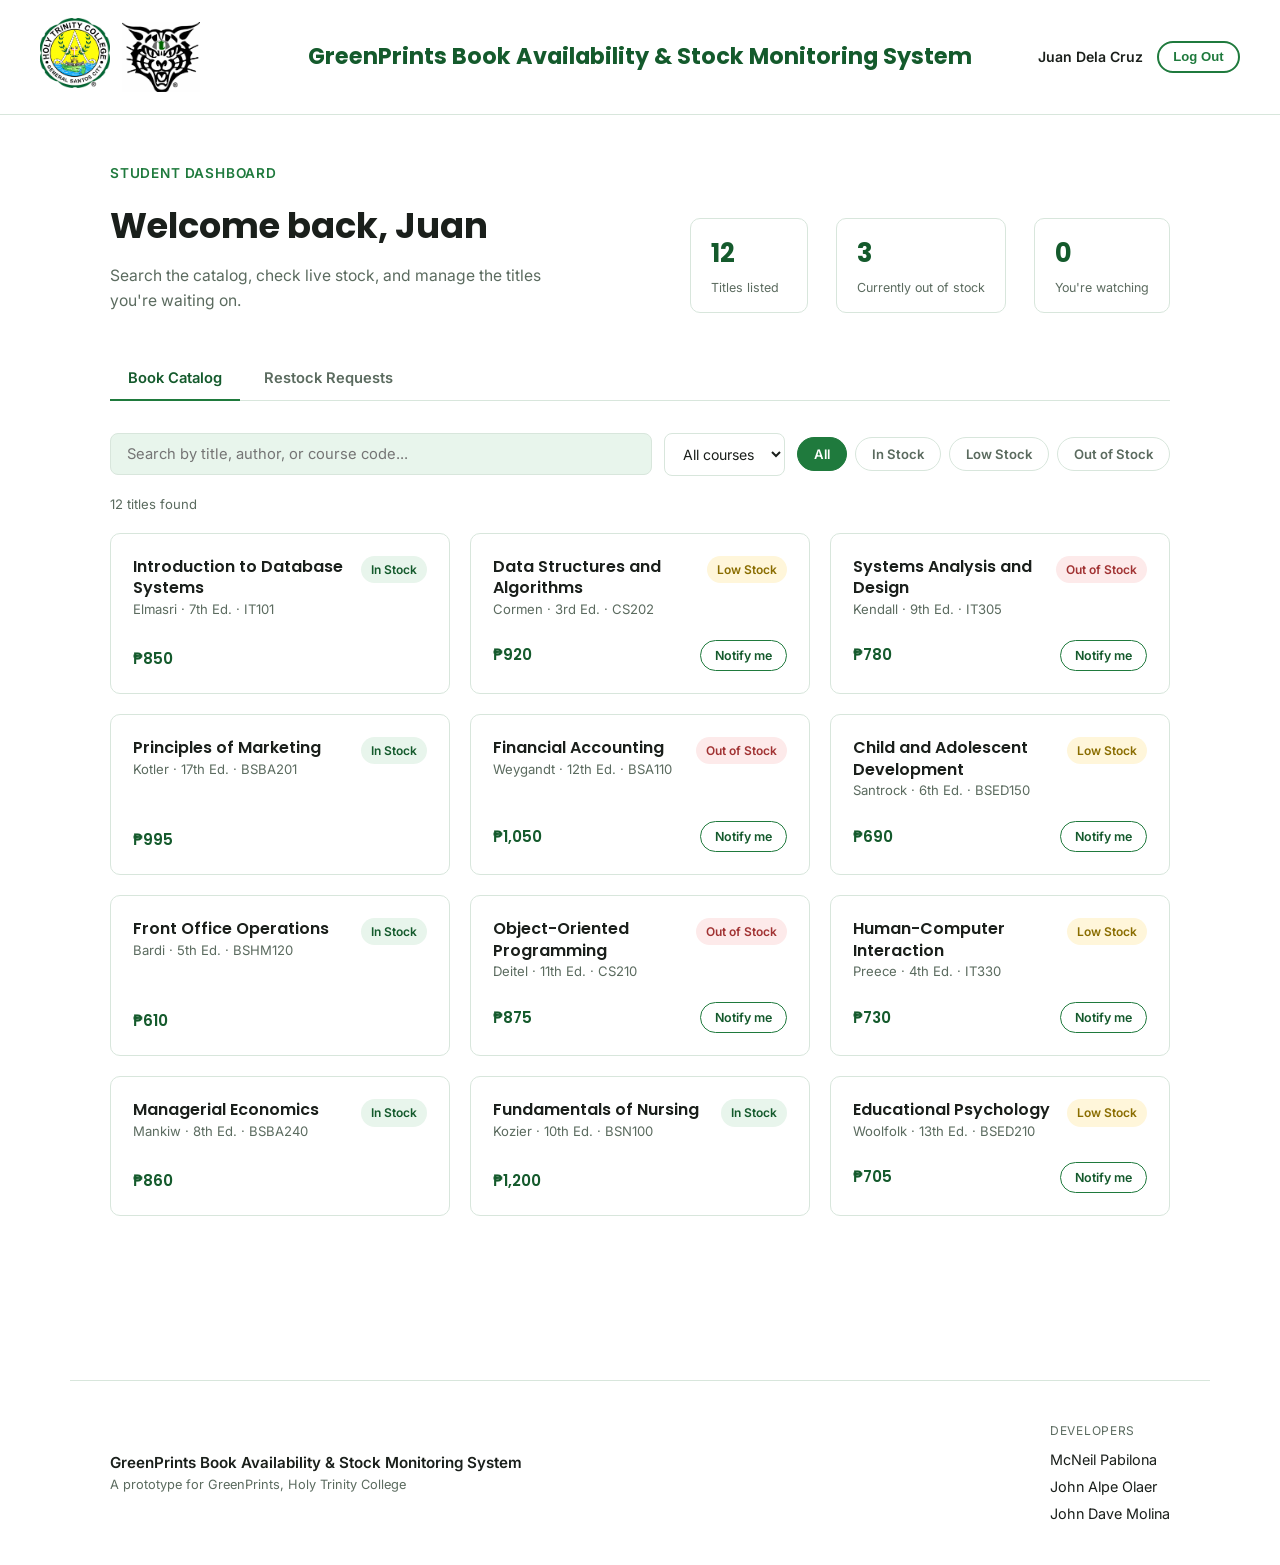
==== dashboard.html @ c52415df "Add client-side validation to login/signup forms" ====
<!DOCTYPE html>
<html lang="en">
<head>
  <meta charset="UTF-8">
  <meta name="viewport" content="width=device-width, initial-scale=1.0">
  <title>My Dashboard | GreenPrints</title>

  <link rel="preconnect" href="https://fonts.googleapis.com">
  <link href="https://fonts.googleapis.com/css2?family=Poppins:wght@600;700&family=Inter:wght@400;500;600&display=swap" rel="stylesheet">

  <link rel="stylesheet" href="css/style.css">
  <link rel="stylesheet" href="css/dashboard.css">
</head>
<body>

  <!-- ============ NAVIGATION BAR ============ -->
  <header class="navbar">
    <div class="navbar__brand">
      <a href="index.html">
        <img src="images/HTC-LOGO.png" alt="Holy Trinity College logo" class="navbar__logo-img">
      </a>
      <img src="images/WILDCATS-LOGO.png" alt="Wildcats logo" class="navbar__logo-img">
    </div>
    <span class="navbar__center">GreenPrints Book Availability &amp; Stock Monitoring System</span>
    <div class="navbar__user">
      <span class="navbar__user-name" id="studentNameLabel">Juan Dela Cruz</span>
      <button class="btn btn--outline btn--small" id="logoutBtn">Log Out</button>
    </div>
  </header>

  <main class="dashboard">

    <!-- ============ WELCOME + SUMMARY ============ -->
    <section class="dash-intro">
      <div>
        <p class="hero__eyebrow">Student Dashboard</p>
        <h1 class="dash-intro__title">Welcome back, <span id="studentFirstName">Juan</span></h1>
        <p class="dash-intro__subtitle">Search the catalog, check live stock, and manage the titles you're waiting on.</p>
      </div>
      <div class="dash-summary">
        <div class="dash-summary__stat">
          <span class="dash-summary__number" id="statTotal">0</span>
          <span class="dash-summary__label">Titles listed</span>
        </div>
        <div class="dash-summary__stat">
          <span class="dash-summary__number" id="statOut">0</span>
          <span class="dash-summary__label">Currently out of stock</span>
        </div>
        <div class="dash-summary__stat">
          <span class="dash-summary__number" id="statWatching">0</span>
          <span class="dash-summary__label">You're watching</span>
        </div>
      </div>
    </section>

    <!-- ============ TABS ============ -->
    <div class="page-tabs" id="studentTabs">
      <button class="page-tab page-tab--active" data-tab="catalog">Book Catalog</button>
      <button class="page-tab" data-tab="requests">Restock Requests</button>
    </div>

    <!-- ============ CATALOG TAB ============ -->
    <section class="tab-panel" data-tab-panel="catalog">
      <section class="catalog">
        <div class="catalog-toolbar">
          <input type="text" id="searchInput" class="catalog-search" placeholder="Search by title, author, or course code...">

          <select id="subjectFilter" class="catalog-select">
            <option value="all">All courses</option>
          </select>

          <div class="filter-chips" id="statusFilters">
            <button class="filter-chip filter-chip--active" data-status="all">All</button>
            <button class="filter-chip" data-status="in">In Stock</button>
            <button class="filter-chip" data-status="low">Low Stock</button>
            <button class="filter-chip" data-status="out">Out of Stock</button>
          </div>
        </div>

        <p class="catalog-count" id="resultsCount"></p>

        <div class="book-grid" id="bookGrid"></div>

        <p class="empty-state empty-state--hidden" id="catalogEmpty">
          No titles match your search. Try a different title, author, or course code.
        </p>
      </section>
    </section>

    <!-- ============ RESTOCK REQUESTS TAB ============ -->
    <section class="tab-panel tab-panel--hidden" data-tab-panel="requests">

      <!-- Captures input for the Restock_Request table: StudentID (from session),
           BookID (selected here), Request_Date (set on submit), Notification_Status (defaults to Pending). -->
      <section class="request-form-section">
        <p class="section__eyebrow">Restock Notifications</p>
        <h2 class="section__title section__title--left">Request a restock notification</h2>
        <p class="dash-intro__subtitle" style="margin-bottom: 22px;">Pick a title that's low or out of stock and we'll add it to your watch list below.</p>

        <form id="restockRequestForm" class="request-form">
          <div class="form-group request-form__field">
            <label for="restockBookSelect">Book</label>
            <select id="restockBookSelect" required>
              <option value="">Select a book...</option>
            </select>
          </div>

          <div class="form-group request-form__field">
            <label for="restockEmailDisplay">Institutional Email</label>
            <input type="email" id="restockEmailDisplay" readonly>
          </div>

          <button type="submit" class="btn btn--primary request-form__submit">Request Notification</button>
        </form>

        <p class="form-error" id="restockFormError"></p>
      </section>

      <!-- ============ RESTOCK WATCHLIST ============ -->
      <section class="watchlist">
        <p class="section__eyebrow">Restock Notifications</p>
        <h2 class="section__title section__title--left">Titles you're watching</h2>

        <div class="watchlist-panel">
          <ul class="watchlist-list" id="watchlistList"></ul>
          <p class="empty-state" id="watchlistEmpty"></p>
        </div>
      </section>

    </section>

  </main>

  <!-- ============ FOOTER ============ -->
  <footer class="footer">
    <div class="footer__brand">
      <div>
        <p class="footer__system">GreenPrints Book Availability &amp; Stock Monitoring System</p>
        <p class="footer__org">A prototype for GreenPrints, Holy Trinity College</p>
      </div>
    </div>

    <div class="footer__devs">
      <p class="footer__heading">Developers</p>
      <ul>
        <li>McNeil Pabilona</li>
        <li>John Alpe Olaer</li>
        <li>John Dave Molina</li>
      </ul>
    </div>
  </footer>

  <script src="js/dashboard.js"></script>
</body>
</html>
---- css/style.css ----
/* =====================================================
   GreenPrints — Color & Font Variables
   Theme: Holy Trinity College (green, white, small yellow accent)
   ===================================================== */
:root {
  --green-dark: #145A2C;
  --green: #1F7A3D;
  --green-light: #E8F5EC;
  --yellow: #F4C430;
  --white: #FFFFFF;
  --text-main: #1A1F1B;
  --text-muted: #5B6B5F;
  --border: #D8E6DC;

  --font-heading: 'Poppins', sans-serif;
  --font-body: 'Inter', sans-serif;

  --radius: 10px;
}

/* =====================================================
   Base Reset
   ===================================================== */
* {
  margin: 0;
  padding: 0;
  box-sizing: border-box;
}

body {
  font-family: var(--font-body);
  color: var(--text-main);
  background: var(--white);
  line-height: 1.6;
}

a {
  text-decoration: none;
  color: inherit;
}

h1, h2, h3 {
  font-family: var(--font-heading);
  font-weight: 700;
}

/* =====================================================
   Buttons
   ===================================================== */
.btn {
  display: inline-flex;
  align-items: center;
  justify-content: center;
  padding: 0.7em 1.4em;
  border-radius: 999px;
  font-weight: 600;
  font-size: 0.95rem;
  border: 2px solid transparent;
  cursor: pointer;
  transition: transform 0.15s ease, background 0.15s ease;
}

.btn--primary {
  background: var(--green);
  color: var(--white);
}
.btn--primary:hover {
  background: var(--green-dark);
  transform: translateY(-1px);
}

.btn--outline {
  background: transparent;
  border-color: var(--green);
  color: var(--green);
}
.btn--outline:hover {
  background: var(--green-light);
}

.btn--large {
  padding: 0.9em 1.8em;
  font-size: 1rem;
}

/* =====================================================
   Navbar
   ===================================================== */
.navbar {
  position: relative;
  display: flex;
  align-items: center;
  justify-content: space-between;
  padding: 18px 40px;
  border-bottom: 1px solid var(--border);
  position: sticky;
  top: 0;
  background: rgba(255, 255, 255, 0.95);
  backdrop-filter: blur(6px);
  z-index: 10;
}

.navbar__brand {
  display: flex;
  align-items: center;
  gap: 12px;
}

.navbar__logo-img {
  height: 70px;
  width: auto;
  object-fit: contain;
}

.navbar__center {
  position: absolute;
  left: 50%;
  transform: translateX(-50%);
  font-family: var(--font-heading);
  font-weight: 700;
  font-size: 1.4rem;
  color: var(--green-dark);
  white-space: nowrap;
}

/* =====================================================
   Hero Section
   ===================================================== */
.hero {
  display: grid;
  grid-template-columns: 1.1fr 0.9fr;
  gap: 48px;
  align-items: center;
  max-width: 1140px;
  margin: 0 auto;
  padding: 70px 40px 90px;
}

.hero__eyebrow {
  font-size: 0.85rem;
  font-weight: 600;
  color: var(--green);
  text-transform: uppercase;
  letter-spacing: 0.06em;
  margin-bottom: 14px;
}

.hero__title {
  font-size: clamp(2rem, 3.6vw, 2.8rem);
  line-height: 1.2;
  margin-bottom: 20px;
}

.hero__title .highlight {
  color: var(--green);
  position: relative;
}

.hero__message {
  color: var(--text-muted);
  font-size: 1.05rem;
  max-width: 46ch;
  margin-bottom: 30px;
}

.hero__actions {
  display: flex;
  gap: 14px;
  flex-wrap: wrap;
}

/* =====================================================
   Stock Preview Card (signature element)
   ===================================================== */
.stock-card {
  background: var(--white);
  border: 1px solid var(--border);
  border-radius: var(--radius);
  padding: 22px;
  box-shadow: 0 12px 30px rgba(20, 90, 44, 0.08);
}

.stock-card__header {
  display: flex;
  align-items: center;
  gap: 8px;
  font-weight: 600;
  font-size: 0.9rem;
  color: var(--green-dark);
  margin-bottom: 16px;
}

.stock-card__dot {
  width: 9px;
  height: 9px;
  border-radius: 50%;
  background: var(--yellow);
}

.stock-card__search input {
  width: 100%;
  padding: 10px 14px;
  border-radius: 8px;
  border: 1px solid var(--border);
  background: var(--green-light);
  font-family: var(--font-body);
  font-size: 0.9rem;
  margin-bottom: 18px;
}

.stock-list {
  list-style: none;
  display: flex;
  flex-direction: column;
  gap: 12px;
}

.stock-row {
  display: flex;
  align-items: center;
  justify-content: space-between;
  padding: 10px 12px;
  border: 1px solid var(--border);
  border-radius: 8px;
}

.stock-row__title {
  font-size: 0.9rem;
  font-weight: 500;
}

.stock-row__subject {
  font-size: 0.78rem;
  color: var(--text-muted);
}

.status-badge {
  font-size: 0.75rem;
  font-weight: 600;
  padding: 4px 10px;
  border-radius: 999px;
  white-space: nowrap;
}

.status-badge--in {
  background: var(--green-light);
  color: var(--green-dark);
}

.status-badge--low {
  background: #FFF6DA;
  color: #8A6D00;
}

.status-badge--out {
  background: #FDEAEA;
  color: #A13333;
}

/* =====================================================
   Features Section
   ===================================================== */
.features {
  max-width: 1140px;
  margin: 0 auto;
  padding: 80px 40px;
  text-align: center;
}

.section__eyebrow {
  color: var(--green);
  font-weight: 600;
  font-size: 0.85rem;
  text-transform: uppercase;
  letter-spacing: 0.06em;
  margin-bottom: 10px;
}

.section__title {
  font-size: clamp(1.6rem, 2.6vw, 2.1rem);
  margin-bottom: 46px;
}

.features__grid {
  display: grid;
  grid-template-columns: repeat(4, 1fr);
  gap: 22px;
  text-align: left;
}

.feature-card {
  background: var(--green-light);
  border-radius: var(--radius);
  padding: 26px 22px;
}

.feature-card__icon {
  font-size: 1.6rem;
}

.feature-card h3 {
  margin: 14px 0 8px;
  font-size: 1.05rem;
  color: var(--green-dark);
}

.feature-card p {
  font-size: 0.9rem;
  color: var(--text-muted);
}

/* =====================================================
   Call To Action Section
   ===================================================== */
.cta {
  background: var(--green);
  color: var(--white);
  text-align: center;
  padding: 70px 40px;
}

.cta h2 {
  font-size: clamp(1.5rem, 3vw, 2.1rem);
  margin-bottom: 28px;
}

.cta .btn--primary {
  background: var(--yellow);
  color: var(--green-dark);
}

.cta .btn--primary:hover {
  background: #E0B321;
}

/* =====================================================
   Footer
   ===================================================== */
.footer {
  display: flex;
  justify-content: space-between;
  flex-wrap: wrap;
  gap: 30px;
  padding: 40px;
  border-top: 1px solid var(--border);
  max-width: 1140px;
  margin: 0 auto;
}

.footer__brand {
  display: flex;
  align-items: center;
  gap: 14px;
}

.footer__system {
  font-weight: 600;
  font-size: 0.95rem;
}

.footer__org {
  font-size: 0.8rem;
  color: var(--text-muted);
}

.footer__heading {
  font-size: 0.75rem;
  text-transform: uppercase;
  letter-spacing: 0.06em;
  color: var(--text-muted);
  margin-bottom: 8px;
}

.footer__staff-link {
  display: inline-block;
  margin-top: 12px;
  font-size: 0.78rem;
  font-weight: 600;
  color: var(--text-muted);
}

.footer__staff-link:hover {
  color: var(--green-dark);
  text-decoration: underline;
}

.footer__devs ul {
  list-style: none;
  font-size: 0.9rem;
  display: flex;
  flex-direction: column;
  gap: 4px;
}

/* =====================================================
   Responsive
   ===================================================== */
@media (max-width: 900px) {
  .hero {
    grid-template-columns: 1fr;
    padding-top: 40px;
  }
  .features__grid {
    grid-template-columns: repeat(2, 1fr);
  }
}

@media (max-width: 540px) {
  .navbar {
    padding: 14px 20px;
  }
  .hero {
    padding: 40px 20px 60px;
  }
  .features {
    padding: 60px 20px;
  }
  .features__grid {
    grid-template-columns: 1fr;
  }
}

/* =====================================================
   Login / Sign Up Modal
   ===================================================== */
.modal-overlay {
  display: none;
  position: fixed;
  inset: 0;
  background: rgba(255, 255, 255, 0.85);
  align-items: center;
  justify-content: center;
  padding: 20px;
  z-index: 100;
}

.modal-overlay--open {
  display: flex;
}

.modal {
  position: relative;
  background: var(--white);
  border-radius: var(--radius);
  width: 100%;
  max-width: 420px;
  padding: 34px 30px;
  box-shadow: 0 20px 50px rgba(20, 90, 44, 0.25);
}

.modal__close {
  position: absolute;
  top: 16px;
  right: 18px;
  background: none;
  border: none;
  font-size: 1.4rem;
  line-height: 1;
  color: var(--text-muted);
  cursor: pointer;
}
.modal__close:hover {
  color: var(--text-main);
}

.modal__title {
  font-size: 1.3rem;
  color: var(--green-dark);
  margin-bottom: 6px;
}

.modal__subtitle {
  font-size: 0.88rem;
  color: var(--text-muted);
  margin-bottom: 22px;
}

.modal__tabs {
  display: flex;
  background: var(--green-light);
  border-radius: 999px;
  padding: 4px;
  margin-bottom: 22px;
}

.modal__tab {
  flex: 1;
  border: none;
  background: transparent;
  padding: 9px 0;
  font-family: var(--font-body);
  font-weight: 600;
  font-size: 0.88rem;
  color: var(--green-dark);
  border-radius: 999px;
  cursor: pointer;
  transition: background 0.15s ease, color 0.15s ease;
}

.modal__tab--active {
  background: var(--green);
  color: var(--white);
}

.form-group {
  margin-bottom: 16px;
}

.form-group label {
  display: block;
  font-size: 0.82rem;
  font-weight: 600;
  color: var(--text-main);
  margin-bottom: 6px;
}

.form-group input,
.form-group select {
  width: 100%;
  padding: 10px 12px;
  border-radius: 8px;
  border: 1px solid var(--border);
  font-family: var(--font-body);
  font-size: 0.92rem;
  color: var(--text-main);
  background: var(--white);
}

.form-group input:focus,
.form-group select:focus {
  outline: none;
  border-color: var(--green);
}

.form-hint {
  font-size: 0.76rem;
  color: var(--text-muted);
  margin-top: 5px;
}

.form-error {
  font-size: 0.82rem;
  color: #A13333;
  margin-bottom: 10px;
  min-height: 1em;
}

/* ---------- Per-field validation ---------- */
.field-error {
  font-size: 0.78rem;
  color: #A13333;
  margin-top: 5px;
  min-height: 1em;
}

.form-group input.input-invalid,
.form-group select.input-invalid {
  border-color: #A13333;
  background: #FDEAEA;
}

.form-group input.input-invalid:focus,
.form-group select.input-invalid:focus {
  outline: none;
  border-color: #A13333;
}

.form-group input.input-valid,
.form-group select.input-valid {
  border-color: var(--green);
  background: var(--green-light);
}

.modal__submit {
  width: 100%;
  margin-top: 6px;
}

.signup-only {
  display: none;
}

.signup-only--visible {
  display: block;
}

.modal__step--hidden {
  display: none;
}

.modal__links {
  display: flex;
  justify-content: space-between;
  margin-top: 16px;
}

.modal__link {
  background: none;
  border: none;
  color: var(--green);
  font-size: 0.82rem;
  font-weight: 600;
  cursor: pointer;
}
.modal__link:hover {
  color: var(--green-dark);
}
---- css/dashboard.css ----
/* =====================================================
   GreenPrints — Dashboard styles
   Extends the color/type tokens defined in style.css
   ===================================================== */

/* ---------- Navbar additions ---------- */
.navbar__user {
  display: flex;
  align-items: center;
  gap: 14px;
}

.navbar__user-name {
  font-size: 0.88rem;
  font-weight: 600;
  color: var(--text-main);
}

.btn--small {
  padding: 0.5em 1.1em;
  font-size: 0.82rem;
}

/* ---------- Page tabs ---------- */
.page-tabs {
  display: flex;
  gap: 6px;
  border-bottom: 1px solid var(--border);
  margin-bottom: 32px;
}

.page-tab {
  border: none;
  background: none;
  padding: 12px 18px;
  font-family: var(--font-body);
  font-weight: 600;
  font-size: 0.92rem;
  color: var(--text-muted);
  cursor: pointer;
  border-bottom: 2px solid transparent;
  margin-bottom: -1px;
  transition: color 0.15s ease, border-color 0.15s ease;
}

.page-tab:hover {
  color: var(--green-dark);
}

.page-tab--active {
  color: var(--green-dark);
  border-bottom-color: var(--green);
}

.tab-panel--hidden {
  display: none;
}

/* ---------- Layout ---------- */
.dashboard {
  max-width: 1140px;
  margin: 0 auto;
  padding: 48px 40px 100px;
}

/* ---------- Intro + summary ---------- */
.dash-intro {
  display: flex;
  justify-content: space-between;
  align-items: flex-end;
  flex-wrap: wrap;
  gap: 30px;
  margin-bottom: 44px;
}

.dash-intro__title {
  font-size: clamp(1.6rem, 3vw, 2.2rem);
  margin: 6px 0 8px;
}

.dash-intro__subtitle {
  color: var(--text-muted);
  font-size: 0.98rem;
  max-width: 46ch;
}

.dash-summary {
  display: flex;
  gap: 28px;
}

.dash-summary__stat {
  display: flex;
  flex-direction: column;
  align-items: flex-start;
  padding: 14px 20px;
  border: 1px solid var(--border);
  border-radius: var(--radius);
  min-width: 118px;
}

.dash-summary__number {
  font-family: var(--font-heading);
  font-weight: 700;
  font-size: 1.6rem;
  color: var(--green-dark);
}

.dash-summary__label {
  font-size: 0.78rem;
  color: var(--text-muted);
  margin-top: 4px;
}

/* ---------- Catalog toolbar ---------- */
.catalog {
  margin-bottom: 64px;
}

.section__title--left {
  text-align: left;
}

.catalog-toolbar {
  display: flex;
  flex-wrap: wrap;
  gap: 12px;
  align-items: center;
  margin-bottom: 18px;
}

.catalog-search {
  flex: 1 1 260px;
  padding: 11px 16px;
  border-radius: 8px;
  border: 1px solid var(--border);
  font-family: var(--font-body);
  font-size: 0.92rem;
  background: var(--green-light);
}

.catalog-search:focus {
  outline: none;
  border-color: var(--green);
}

.catalog-select {
  padding: 11px 14px;
  border-radius: 8px;
  border: 1px solid var(--border);
  font-family: var(--font-body);
  font-size: 0.88rem;
  color: var(--text-main);
  background: var(--white);
}

.filter-chips {
  display: flex;
  gap: 8px;
  flex-wrap: wrap;
}

.filter-chip {
  border: 1px solid var(--border);
  background: var(--white);
  color: var(--text-muted);
  padding: 8px 16px;
  border-radius: 999px;
  font-family: var(--font-body);
  font-weight: 600;
  font-size: 0.82rem;
  cursor: pointer;
  transition: background 0.15s ease, color 0.15s ease, border-color 0.15s ease;
}

.filter-chip:hover {
  border-color: var(--green);
  color: var(--green-dark);
}

.filter-chip--active {
  background: var(--green);
  border-color: var(--green);
  color: var(--white);
}

.catalog-count {
  font-size: 0.82rem;
  color: var(--text-muted);
  margin-bottom: 18px;
}

/* ---------- Book grid ---------- */
.book-grid {
  display: grid;
  grid-template-columns: repeat(3, 1fr);
  gap: 20px;
}

.book-card {
  border: 1px solid var(--border);
  border-radius: var(--radius);
  padding: 22px;
  display: flex;
  flex-direction: column;
  gap: 10px;
}

.book-card__top {
  display: flex;
  justify-content: space-between;
  align-items: flex-start;
  gap: 10px;
}

.book-card__title {
  font-family: var(--font-heading);
  font-weight: 600;
  font-size: 1rem;
  color: var(--text-main);
  line-height: 1.35;
}

.book-card__meta {
  font-size: 0.82rem;
  color: var(--text-muted);
}

.book-card__bottom {
  display: flex;
  justify-content: space-between;
  align-items: center;
  margin-top: auto;
  padding-top: 10px;
}

.book-card__price {
  font-family: var(--font-heading);
  font-weight: 600;
  color: var(--green-dark);
  font-size: 0.95rem;
}

.notify-btn {
  border: 1px solid var(--green);
  background: var(--white);
  color: var(--green-dark);
  padding: 7px 14px;
  border-radius: 999px;
  font-family: var(--font-body);
  font-weight: 600;
  font-size: 0.78rem;
  cursor: pointer;
  transition: background 0.15s ease, color 0.15s ease;
}

.notify-btn:hover {
  background: var(--green-light);
}

.notify-btn--active {
  background: var(--green);
  color: var(--white);
}

/* ---------- Empty state ---------- */
.empty-state {
  text-align: center;
  color: var(--text-muted);
  font-size: 0.9rem;
  padding: 30px 20px;
}

.empty-state--hidden {
  display: none;
}

/* ---------- Restock request form ---------- */
.request-form-section {
  margin-bottom: 56px;
  text-align: left;
}

.request-form {
  display: flex;
  flex-wrap: wrap;
  align-items: flex-end;
  gap: 16px;
  max-width: 620px;
}

.request-form__field {
  flex: 1 1 220px;
  margin-bottom: 0;
}

.request-form__field input[readonly] {
  background: var(--green-light);
  color: var(--text-muted);
}

.request-form__submit {
  height: 42px;
}

/* ---------- Watchlist ---------- */
.watchlist {
  text-align: left;
}

.watchlist-panel {
  border: 1px solid var(--border);
  border-radius: var(--radius);
  background: var(--green-light);
}

.watchlist-list {
  list-style: none;
}

.watchlist-row {
  display: flex;
  justify-content: space-between;
  align-items: center;
  gap: 14px;
  padding: 16px 22px;
  border-bottom: 1px solid var(--border);
}

.watchlist-row:last-child {
  border-bottom: none;
}

.watchlist-row__title {
  font-weight: 600;
  font-size: 0.92rem;
}

.watchlist-row__meta {
  font-size: 0.78rem;
  color: var(--text-muted);
}

.watchlist-row__remove {
  background: none;
  border: none;
  color: #A13333;
  font-weight: 600;
  font-size: 0.8rem;
  cursor: pointer;
}

.watchlist-row__remove:hover {
  text-decoration: underline;
}

/* ---------- Responsive ---------- */
@media (max-width: 900px) {
  .book-grid {
    grid-template-columns: repeat(2, 1fr);
  }
  .dash-summary {
    gap: 16px;
  }
}

@media (max-width: 640px) {
  .dashboard {
    padding: 36px 20px 80px;
  }
  .navbar {
    flex-wrap: wrap;
    gap: 10px;
    padding: 14px 20px;
  }
  .navbar__center {
    position: static;
    transform: none;
    order: 3;
    width: 100%;
    text-align: center;
    font-size: 1.05rem;
  }
  .book-grid {
    grid-template-columns: 1fr;
  }
  .dash-summary {
    width: 100%;
    justify-content: space-between;
  }
  .dash-summary__stat {
    flex: 1;
    min-width: 0;
  }
}
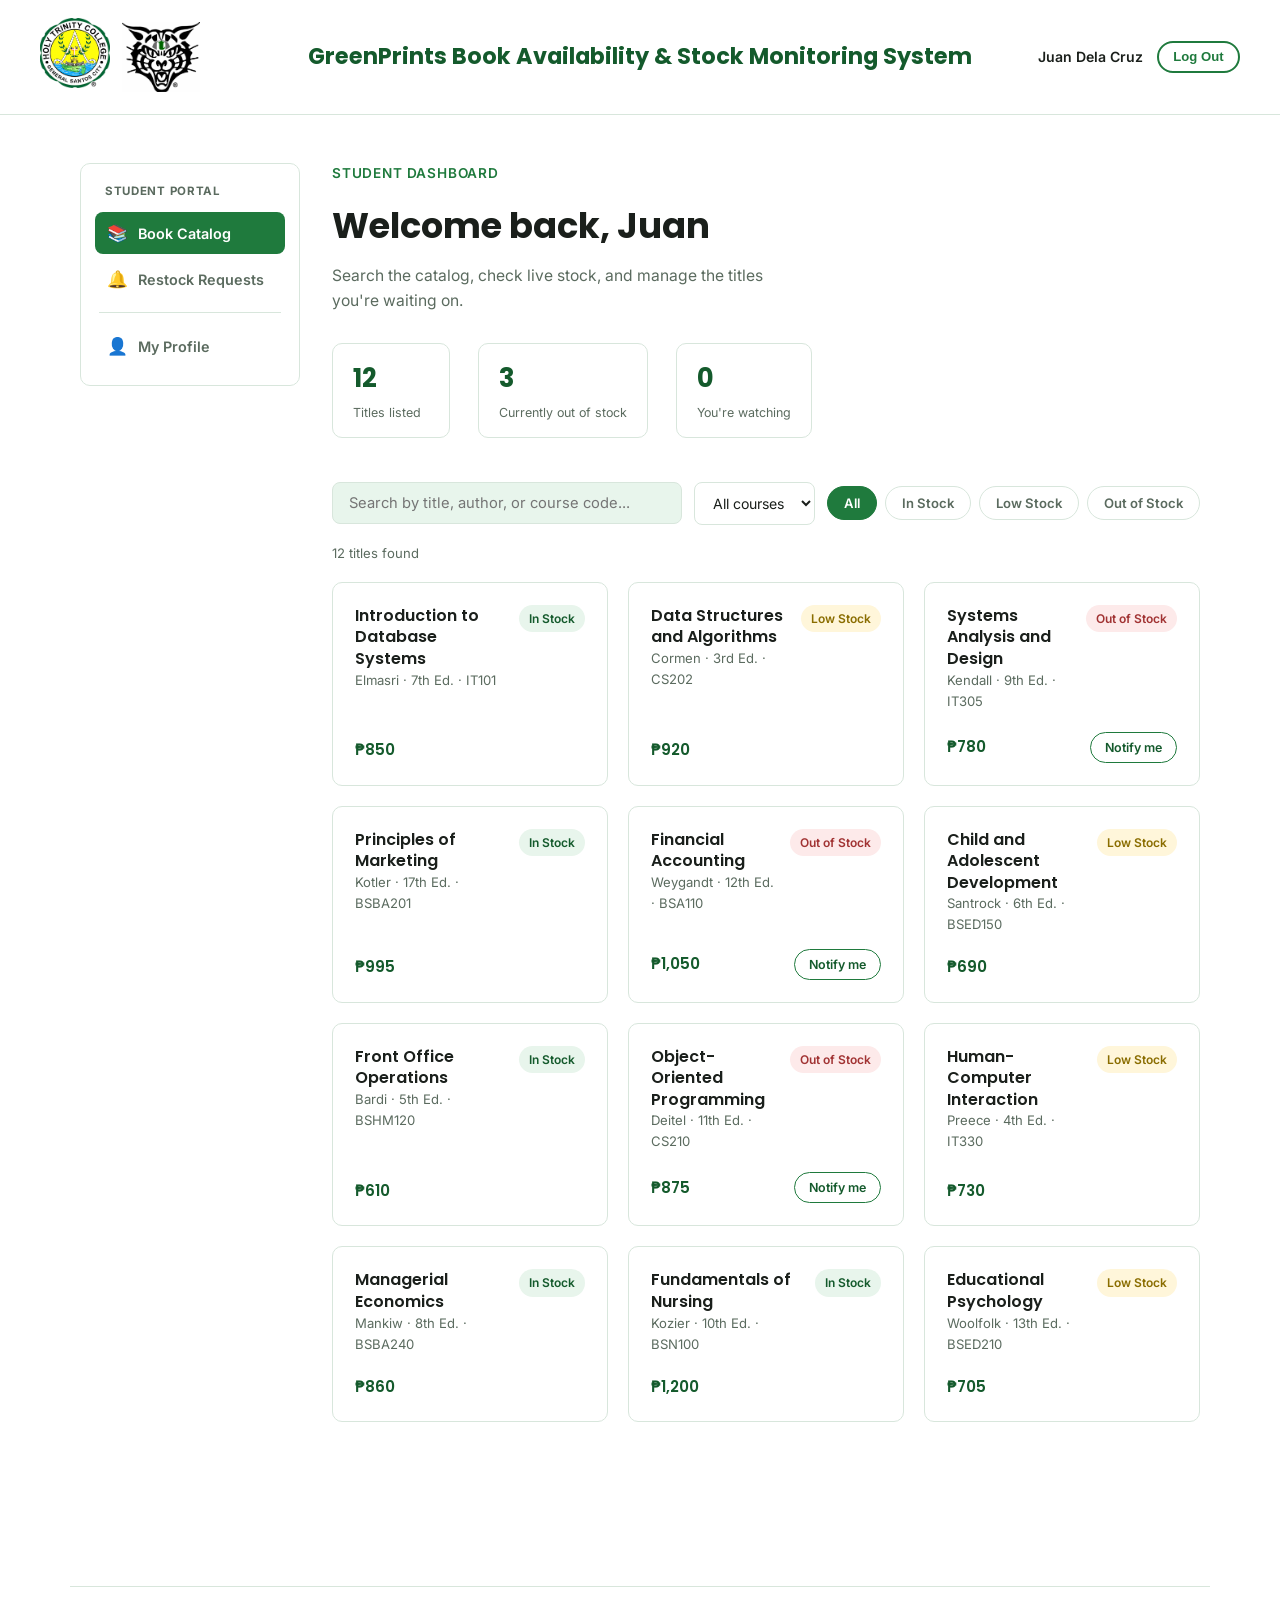
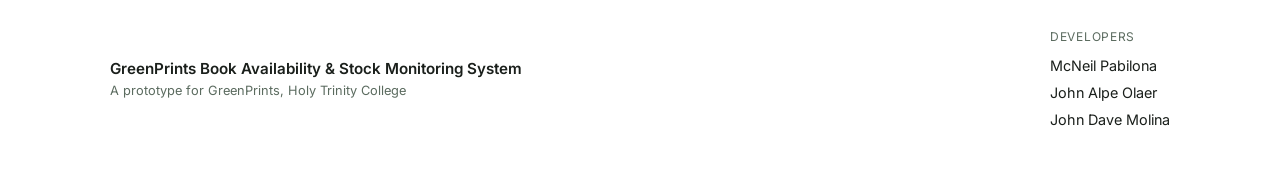
==== commit 9d7e7868: "Initial upload" ====
--- a/dashboard.html
+++ b/dashboard.html
@@ -28,107 +28,136 @@
     </div>
   </header>
 
-  <main class="dashboard">
+  <main class="app-layout">
 
-    <!-- ============ WELCOME + SUMMARY ============ -->
-    <section class="dash-intro">
-      <div>
-        <p class="hero__eyebrow">Student Dashboard</p>
-        <h1 class="dash-intro__title">Welcome back, <span id="studentFirstName">Juan</span></h1>
-        <p class="dash-intro__subtitle">Search the catalog, check live stock, and manage the titles you're waiting on.</p>
-      </div>
-      <div class="dash-summary">
-        <div class="dash-summary__stat">
-          <span class="dash-summary__number" id="statTotal">0</span>
-          <span class="dash-summary__label">Titles listed</span>
-        </div>
-        <div class="dash-summary__stat">
-          <span class="dash-summary__number" id="statOut">0</span>
-          <span class="dash-summary__label">Currently out of stock</span>
-        </div>
-        <div class="dash-summary__stat">
-          <span class="dash-summary__number" id="statWatching">0</span>
-          <span class="dash-summary__label">You're watching</span>
-        </div>
-      </div>
-    </section>
+    <!-- ============ SIDEBAR ============ -->
+    <aside class="app-sidebar">
+      <p class="app-sidebar__label">Student Portal</p>
+      <nav class="app-sidebar__nav" id="studentSidebarNav">
+        <button class="app-sidebar__link app-sidebar__link--active" data-tab="catalog">
+          <span class="app-sidebar__icon">📚</span> Book Catalog
+        </button>
+        <button class="app-sidebar__link" data-tab="requests">
+          <span class="app-sidebar__icon">🔔</span> Restock Requests
+        </button>
+        <div class="app-sidebar__divider"></div>
+        <button class="app-sidebar__link" data-tab="profile">
+          <span class="app-sidebar__icon">👤</span> My Profile
+        </button>
+      </nav>
+    </aside>
 
-    <!-- ============ TABS ============ -->
-    <div class="page-tabs" id="studentTabs">
-      <button class="page-tab page-tab--active" data-tab="catalog">Book Catalog</button>
-      <button class="page-tab" data-tab="requests">Restock Requests</button>
-    </div>
+    <div class="app-content">
 
-    <!-- ============ CATALOG TAB ============ -->
-    <section class="tab-panel" data-tab-panel="catalog">
-      <section class="catalog">
-        <div class="catalog-toolbar">
-          <input type="text" id="searchInput" class="catalog-search" placeholder="Search by title, author, or course code...">
+      <!-- ============ CATALOG PANEL ============ -->
+      <section class="tab-panel" data-tab-panel="catalog">
 
-          <select id="subjectFilter" class="catalog-select">
-            <option value="all">All courses</option>
-          </select>
+        <section class="dash-intro">
+          <div>
+            <p class="hero__eyebrow">Student Dashboard</p>
+            <h1 class="dash-intro__title">Welcome back, <span id="studentFirstName">Juan</span></h1>
+            <p class="dash-intro__subtitle">Search the catalog, check live stock, and manage the titles you're waiting on.</p>
+          </div>
+          <div class="dash-summary">
+            <div class="dash-summary__stat">
+              <span class="dash-summary__number" id="statTotal">0</span>
+              <span class="dash-summary__label">Titles listed</span>
+            </div>
+            <div class="dash-summary__stat">
+              <span class="dash-summary__number" id="statOut">0</span>
+              <span class="dash-summary__label">Currently out of stock</span>
+            </div>
+            <div class="dash-summary__stat">
+              <span class="dash-summary__number" id="statWatching">0</span>
+              <span class="dash-summary__label">You're watching</span>
+            </div>
+          </div>
+        </section>
 
-          <div class="filter-chips" id="statusFilters">
-            <button class="filter-chip filter-chip--active" data-status="all">All</button>
-            <button class="filter-chip" data-status="in">In Stock</button>
-            <button class="filter-chip" data-status="low">Low Stock</button>
-            <button class="filter-chip" data-status="out">Out of Stock</button>
-          </div>
-        </div>
+        <section class="catalog">
+          <div class="catalog-toolbar">
+            <input type="text" id="searchInput" class="catalog-search" placeholder="Search by title, author, or course code...">
 
-        <p class="catalog-count" id="resultsCount"></p>
+            <select id="subjectFilter" class="catalog-select">
+              <option value="all">All courses</option>
+            </select>
 
-        <div class="book-grid" id="bookGrid"></div>
-
-        <p class="empty-state empty-state--hidden" id="catalogEmpty">
-          No titles match your search. Try a different title, author, or course code.
-        </p>
-      </section>
-    </section>
-
-    <!-- ============ RESTOCK REQUESTS TAB ============ -->
-    <section class="tab-panel tab-panel--hidden" data-tab-panel="requests">
-
-      <!-- Captures input for the Restock_Request table: StudentID (from session),
-           BookID (selected here), Request_Date (set on submit), Notification_Status (defaults to Pending). -->
-      <section class="request-form-section">
-        <p class="section__eyebrow">Restock Notifications</p>
-        <h2 class="section__title section__title--left">Request a restock notification</h2>
-        <p class="dash-intro__subtitle" style="margin-bottom: 22px;">Pick a title that's low or out of stock and we'll add it to your watch list below.</p>
-
-        <form id="restockRequestForm" class="request-form">
-          <div class="form-group request-form__field">
-            <label for="restockBookSelect">Book</label>
-            <select id="restockBookSelect" required>
-              <option value="">Select a book...</option>
-            </select>
+            <div class="filter-chips" id="statusFilters">
+              <button class="filter-chip filter-chip--active" data-status="all">All</button>
+              <button class="filter-chip" data-status="in">In Stock</button>
+              <button class="filter-chip" data-status="low">Low Stock</button>
+              <button class="filter-chip" data-status="out">Out of Stock</button>
+            </div>
           </div>
 
-          <div class="form-group request-form__field">
-            <label for="restockEmailDisplay">Institutional Email</label>
-            <input type="email" id="restockEmailDisplay" readonly>
-          </div>
+          <p class="catalog-count" id="resultsCount"></p>
 
-          <button type="submit" class="btn btn--primary request-form__submit">Request Notification</button>
-        </form>
+          <div class="book-grid" id="bookGrid"></div>
 
-        <p class="form-error" id="restockFormError"></p>
+          <p class="empty-state empty-state--hidden" id="catalogEmpty">
+            No titles match your search. Try a different title, author, or course code.
+          </p>
+        </section>
       </section>
 
-      <!-- ============ RESTOCK WATCHLIST ============ -->
-      <section class="watchlist">
-        <p class="section__eyebrow">Restock Notifications</p>
-        <h2 class="section__title section__title--left">Titles you're watching</h2>
+      <!-- ============ RESTOCK REQUESTS PANEL ============ -->
+      <!-- Populated only by clicking "Notify me" on a book in the Book Catalog panel.
+           Each entry mirrors a Restock_Request row: StudentID (session email),
+           BookID, Request_Date, Notification_Status (defaults to Pending). -->
+      <section class="tab-panel tab-panel--hidden" data-tab-panel="requests">
+        <section class="watchlist">
+          <p class="section__eyebrow">Restock Notifications</p>
+          <h2 class="section__title section__title--left">Titles you're watching</h2>
+          <p class="dash-intro__subtitle" style="margin-bottom: 22px;">Books you've tapped <strong>Notify me</strong> on in the Book Catalog. We'll let you know once they're back in stock.</p>
 
-        <div class="watchlist-panel">
-          <ul class="watchlist-list" id="watchlistList"></ul>
-          <p class="empty-state" id="watchlistEmpty"></p>
+          <div class="watchlist-panel">
+            <ul class="watchlist-list" id="watchlistList"></ul>
+            <p class="empty-state" id="watchlistEmpty"></p>
+          </div>
+        </section>
+      </section>
+
+      <!-- ============ PROFILE PANEL ============ -->
+      <!-- Read-only display of the Student record captured at sign-up:
+           FirstName, MiddleName, LastName, Suffix, Program, Institutional_Email. -->
+      <section class="tab-panel tab-panel--hidden" data-tab-panel="profile">
+        <section class="dash-intro">
+          <div>
+            <p class="hero__eyebrow">Student Portal</p>
+            <h1 class="dash-intro__title">My Profile</h1>
+            <p class="dash-intro__subtitle">The details on file from your sign-up.</p>
+          </div>
+        </section>
+
+        <div class="profile-card">
+          <div class="profile-row">
+            <span class="profile-row__label">First Name</span>
+            <span class="profile-row__value" id="profileFirstName">—</span>
+          </div>
+          <div class="profile-row">
+            <span class="profile-row__label">Middle Name</span>
+            <span class="profile-row__value" id="profileMiddleName">—</span>
+          </div>
+          <div class="profile-row">
+            <span class="profile-row__label">Last Name</span>
+            <span class="profile-row__value" id="profileLastName">—</span>
+          </div>
+          <div class="profile-row">
+            <span class="profile-row__label">Suffix</span>
+            <span class="profile-row__value" id="profileSuffix">—</span>
+          </div>
+          <div class="profile-row">
+            <span class="profile-row__label">Program / Course</span>
+            <span class="profile-row__value" id="profileProgram">—</span>
+          </div>
+          <div class="profile-row">
+            <span class="profile-row__label">Institutional Email</span>
+            <span class="profile-row__value" id="profileEmail">—</span>
+          </div>
         </div>
       </section>
 
-    </section>
-
+    </div>
   </main>
 
   <!-- ============ FOOTER ============ -->
@@ -150,6 +179,21 @@
     </div>
   </footer>
 
+  <!-- ============ NOTIFY CONFIRMATION MODAL ============ -->
+  <div class="modal-overlay" id="notifyModalOverlay">
+    <div class="modal" role="dialog" aria-modal="true" aria-labelledby="notifyModalTitle">
+      <button class="modal__close" id="notifyModalClose" aria-label="Close">&times;</button>
+
+      <h2 class="modal__title" id="notifyModalTitle">You're on the list!</h2>
+      <p class="modal__subtitle">
+        We'll email <strong id="notifyModalBook">this title</strong> the moment it's back in stock.
+        Please check your institutional email regularly for restock updates.
+      </p>
+
+      <button type="button" class="btn btn--primary btn--large modal__submit" id="notifyModalOk">Got it</button>
+    </div>
+  </div>
+
   <script src="js/dashboard.js"></script>
 </body>
 </html>
--- a/css/style.css
+++ b/css/style.css
@@ -377,6 +377,11 @@
   font-size: 0.78rem;
   font-weight: 600;
   color: var(--text-muted);
+  background: none;
+  border: none;
+  padding: 0;
+  font-family: inherit;
+  cursor: pointer;
 }
 
 .footer__staff-link:hover {
@@ -418,6 +423,10 @@
   .features__grid {
     grid-template-columns: 1fr;
   }
+  .form-row {
+    flex-direction: column;
+    gap: 0;
+  }
 }
 
 /* =====================================================
@@ -448,6 +457,10 @@
   box-shadow: 0 20px 50px rgba(20, 90, 44, 0.25);
 }
 
+.modal--wide {
+  max-width: 560px;
+}
+
 .modal__close {
   position: absolute;
   top: 16px;
@@ -504,6 +517,22 @@
 
 .form-group {
   margin-bottom: 16px;
+}
+
+.form-row {
+  display: flex;
+  gap: 12px;
+}
+
+.form-row .form-group {
+  flex: 1;
+  min-width: 0;
+}
+
+.form-label-note {
+  font-weight: 400;
+  color: var(--text-muted);
+  font-size: 0.78rem;
 }
 
 .form-group label {
@@ -532,6 +561,34 @@
   border-color: var(--green);
 }
 
+/* ---------- Password show/hide toggle ---------- */
+.password-field {
+  position: relative;
+}
+
+.password-field input {
+  padding-right: 42px;
+}
+
+.password-toggle {
+  position: absolute;
+  top: 50%;
+  right: 10px;
+  transform: translateY(-50%);
+  background: none;
+  border: none;
+  padding: 4px;
+  font-size: 1rem;
+  line-height: 1;
+  cursor: pointer;
+  opacity: 0.55;
+  transition: opacity 0.15s ease;
+}
+
+.password-toggle:hover {
+  opacity: 1;
+}
+
 .form-hint {
   font-size: 0.76rem;
   color: var(--text-muted);
--- a/css/dashboard.css
+++ b/css/dashboard.css
@@ -21,39 +21,111 @@
   font-size: 0.82rem;
 }
 
-/* ---------- Page tabs ---------- */
-.page-tabs {
-  display: flex;
-  gap: 6px;
-  border-bottom: 1px solid var(--border);
-  margin-bottom: 32px;
-}
-
-.page-tab {
+/* ---------- Shared sidebar layout (student + staff dashboards) ---------- */
+.app-layout {
+  display: flex;
+  align-items: flex-start;
+  gap: 32px;
+  max-width: 1200px;
+  margin: 0 auto;
+  padding: 48px 40px 100px;
+}
+
+.app-sidebar {
+  width: 220px;
+  flex-shrink: 0;
+  border: 1px solid var(--border);
+  border-radius: var(--radius);
+  padding: 18px 14px;
+  position: sticky;
+  top: 100px;
+}
+
+.app-sidebar__label {
+  font-size: 0.72rem;
+  font-weight: 700;
+  text-transform: uppercase;
+  letter-spacing: 0.06em;
+  color: var(--text-muted);
+  padding: 0 10px;
+  margin-bottom: 12px;
+}
+
+.app-sidebar__nav {
+  display: flex;
+  flex-direction: column;
+  gap: 4px;
+}
+
+.app-sidebar__link {
+  display: flex;
+  align-items: center;
+  gap: 10px;
+  text-align: left;
   border: none;
   background: none;
-  padding: 12px 18px;
+  padding: 11px 12px;
+  border-radius: 8px;
   font-family: var(--font-body);
   font-weight: 600;
-  font-size: 0.92rem;
+  font-size: 0.9rem;
   color: var(--text-muted);
   cursor: pointer;
-  border-bottom: 2px solid transparent;
-  margin-bottom: -1px;
-  transition: color 0.15s ease, border-color 0.15s ease;
-}
-
-.page-tab:hover {
+  transition: background 0.15s ease, color 0.15s ease;
+}
+
+.app-sidebar__link:hover {
+  background: var(--green-light);
   color: var(--green-dark);
 }
 
-.page-tab--active {
-  color: var(--green-dark);
-  border-bottom-color: var(--green);
+.app-sidebar__link--active {
+  background: var(--green);
+  color: var(--white);
+}
+
+.app-sidebar__icon {
+  font-size: 1.05rem;
+}
+
+/* Visually separates a link (like Profile) from the rest of the nav list */
+.app-sidebar__divider {
+  height: 1px;
+  background: var(--border);
+  margin: 8px 4px;
+}
+
+.app-content {
+  flex: 1;
+  min-width: 0;
 }
 
 .tab-panel--hidden {
   display: none;
+}
+
+@media (max-width: 900px) {
+  .app-layout {
+    flex-direction: column;
+    padding: 36px 20px 80px;
+  }
+  .app-sidebar {
+    width: 100%;
+    position: static;
+  }
+  .app-sidebar__nav {
+    flex-direction: row;
+    overflow-x: auto;
+  }
+  .app-sidebar__link {
+    flex-shrink: 0;
+  }
+  .app-sidebar__divider {
+    width: 1px;
+    height: auto;
+    align-self: stretch;
+    margin: 0 4px;
+  }
 }
 
 /* ---------- Layout ---------- */
@@ -392,4 +464,36 @@
     flex: 1;
     min-width: 0;
   }
+}
+
+/* ---------- Profile card ---------- */
+.profile-card {
+  border: 1px solid var(--border);
+  border-radius: var(--radius);
+  max-width: 620px;
+  overflow: hidden;
+}
+
+.profile-row {
+  display: flex;
+  justify-content: space-between;
+  gap: 20px;
+  padding: 16px 22px;
+  border-bottom: 1px solid var(--border);
+}
+
+.profile-row:last-child {
+  border-bottom: none;
+}
+
+.profile-row__label {
+  font-size: 0.85rem;
+  color: var(--text-muted);
+  font-weight: 600;
+}
+
+.profile-row__value {
+  font-size: 0.92rem;
+  color: var(--text-main);
+  text-align: right;
 }
